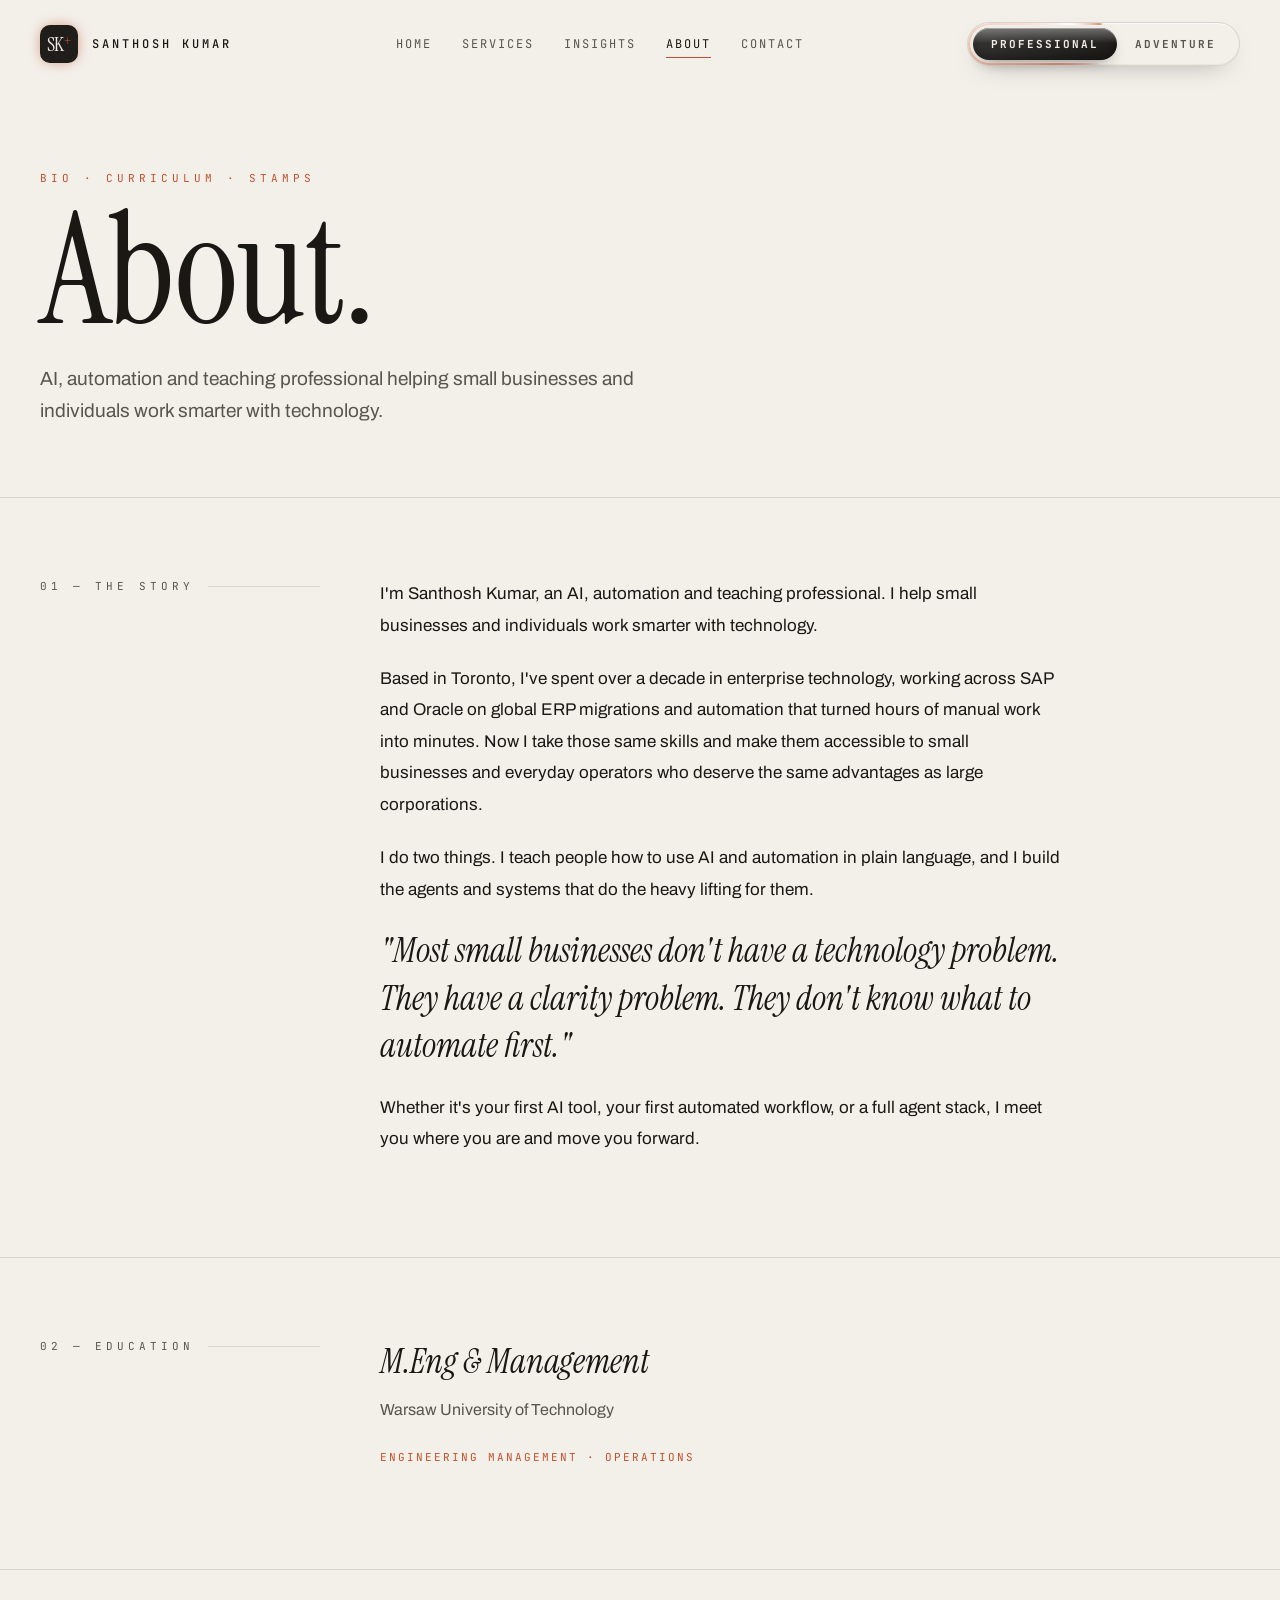
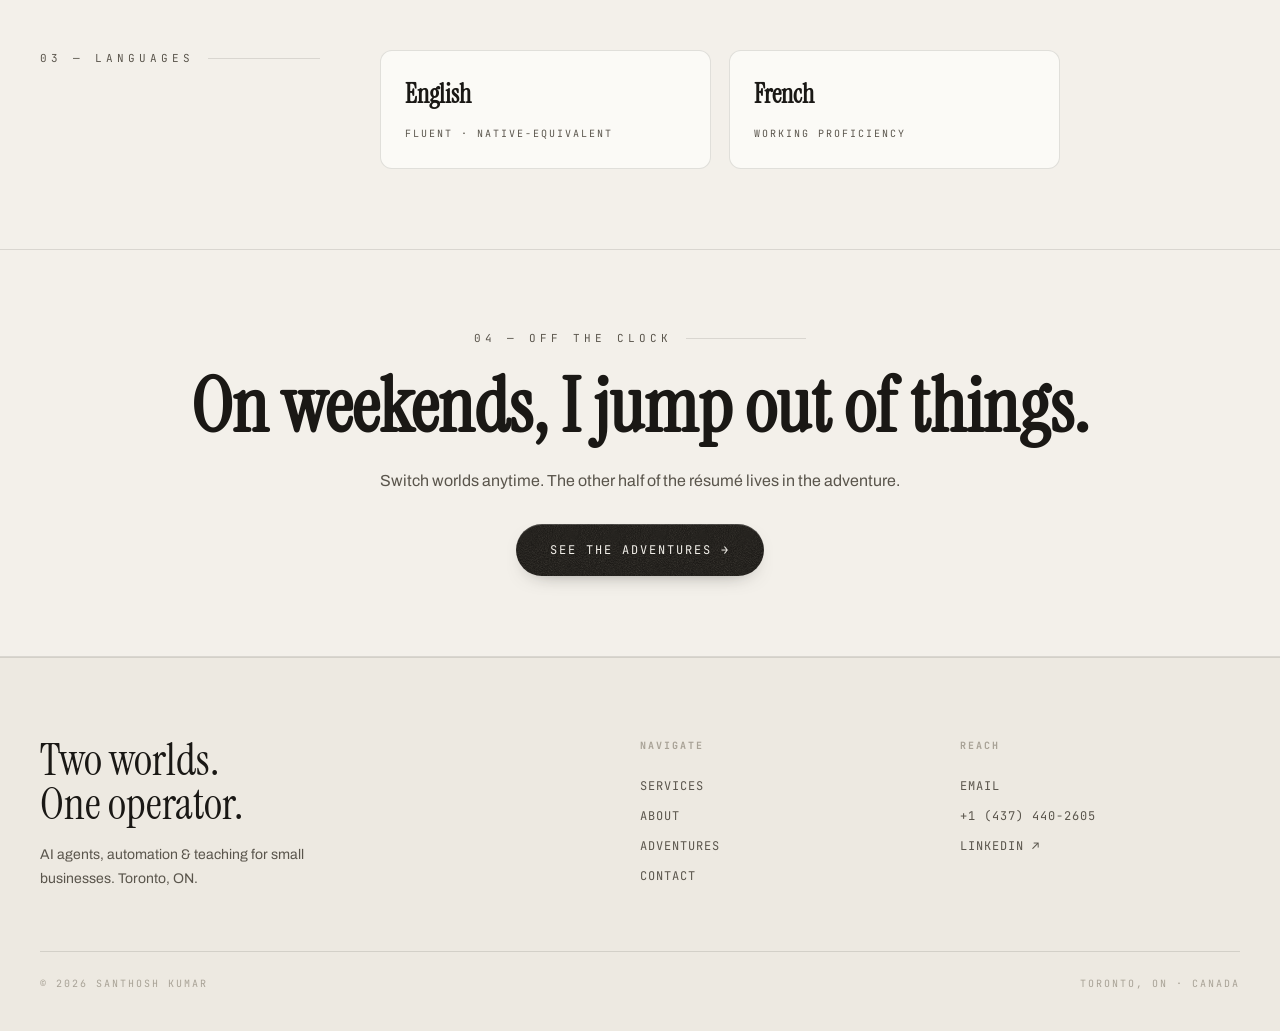
==== about.html @ 6b23c90f "Add files via upload" ====
<!DOCTYPE html>
<html lang="en">
<head>
<meta charset="UTF-8"/>
<meta name="viewport" content="width=device-width,initial-scale=1.0"/>
<title>About — Santhosh Kumar</title>
<meta name="description" content="Santhosh Kumar: AI, automation and teaching professional. Over a decade across SAP and Oracle, PMP® certified, M.Eng from Warsaw University of Technology. Based in Toronto, ON."/>
<meta name="theme-color" content="#1A1815"/>
<link rel="canonical" href="https://iamsanthoshkumar.com/about.html"/>
<meta property="og:url" content="https://iamsanthoshkumar.com/about.html"/>
<meta property="og:image" content="https://iamsanthoshkumar.com/og-cover.jpg"/>
<link rel="icon" href="data:image/svg+xml,%3Csvg xmlns='http://www.w3.org/2000/svg' viewBox='0 0 100 100'%3E%3Crect width='100' height='100' rx='22' fill='%231A1815'/%3E%3Ctext x='46' y='67' font-family='Georgia,serif' font-size='44' font-weight='700' fill='%23F3F0EA' text-anchor='middle'%3ESK%3C/text%3E%3Ctext x='80' y='49' font-family='Georgia,serif' font-size='30' font-weight='700' fill='%23C1502E' text-anchor='middle'%3E%2B%3C/text%3E%3C/svg%3E"/>
<link rel="preconnect" href="https://fonts.googleapis.com"/><link rel="preconnect" href="https://fonts.gstatic.com" crossorigin/>
<link href="https://fonts.googleapis.com/css2?family=Anton&family=Archivo:wght@300;400;500;600;700;800&family=Instrument+Serif:ital@0;1&family=JetBrains+Mono:wght@400;500;700&family=Caveat:wght@500;600;700&display=swap" rel="stylesheet"/>
<link rel="stylesheet" href="styles.css"/>
</head>
<body>
<div id="prog" aria-hidden="true"></div>
<div id="wipe"></div><div id="cur"></div><div id="cur-r"></div>

<nav id="nav">
  <a href="index.html" class="brand magnetic"><span class="mark" aria-hidden="true"><span class="mk">SK</span><span class="mk-plus">+</span></span><span class="bn">SANTHOSH KUMAR</span></a>
  <div class="nav-links">
    <a href="index.html">Home</a>
    <a href="services.html" class="pro-nav">Services</a>
    <a href="insights.html" class="pro-nav">Insights</a>
    <a href="adventures.html" class="adv-nav">Adventures</a>
    <a href="about.html" class="active">About</a>
    <a href="contact.html">Contact</a>
  </div>
  <div style="display:flex;align-items:center;gap:14px">
    <div class="toggle" id="toggle" role="group" aria-label="Switch world">
      <span class="knob" id="knob"></span>
      <button class="on" id="btnPro" aria-pressed="true">Professional</button>
      <button id="btnAdv" aria-pressed="false">Adventure</button>
    </div>
    <button class="burger" id="burger" aria-label="Open menu" aria-expanded="false"><span></span><span></span><span></span></button>
  </div>
</nav>
<div class="mmenu" id="mmenu">
  <a href="index.html">Home</a>
  <a href="services.html" class="pro-nav">Services</a>
  <a href="insights.html" class="pro-nav">Insights</a>
  <a href="adventures.html" class="adv-nav">Adventures</a>
  <a href="about.html">About</a>
  <a href="contact.html">Contact</a>

  <div class="mmenu-world">
    <button class="mw" data-world="pro">Professional</button>
    <button class="mw" data-world="adv">Adventure</button>
  </div>
</div>

<main>
  <section class="phero">
    <div class="eyebrow rev">Bio · Curriculum · Stamps</div>
    <h1 class="rev">About.</h1>
    <p class="lead rev">AI, automation and teaching professional helping small businesses and individuals work smarter with technology.</p>
  </section>

  <!-- 01 THE STORY -->
  <section class="blk">
    <div class="blk-grid">
      <div class="smark rev">01 — The story</div>
      <div class="prose">
        <p class="rev">I'm Santhosh Kumar, an AI, automation and teaching professional. I help small businesses and individuals work smarter with technology.</p>
        <p class="rev">Based in Toronto, I've spent over a decade in enterprise technology, working across SAP and Oracle on global ERP migrations and automation that turned hours of manual work into minutes. Now I take those same skills and make them accessible to small businesses and everyday operators who deserve the same advantages as large corporations.</p>
        <p class="rev">I do two things. I teach people how to use AI and automation in plain language, and I build the agents and systems that do the heavy lifting for them.</p>
        <p class="big rev">"Most small businesses don't have a technology problem. They have a clarity problem. They don't know what to automate first."</p>
        <p class="rev">Whether it's your first AI tool, your first automated workflow, or a full agent stack, I meet you where you are and move you forward.</p>
      </div>
    </div>
  </section>

  <!-- 02 EDUCATION -->
  <section class="blk">
    <div class="blk-grid">
      <div class="smark rev">02 — Education</div>
      <div class="prose">
        <p class="big rev" style="margin-bottom:10px">M.Eng &amp; Management</p>
        <p class="rev" style="color:var(--soft);font-size:16px">Warsaw University of Technology</p>
        <p class="rev" style="font-family:var(--mf);font-size:11px;letter-spacing:2px;text-transform:uppercase;color:var(--accent)">Engineering Management · Operations</p>
      </div>
    </div>
  </section>

  <!-- 03 LANGUAGES -->
  <section class="blk">
    <div class="blk-grid">
      <div class="smark rev">03 — Languages</div>
      <div class="minis">
        <div class="mini rev"><h4>English</h4><span>Fluent · Native-equivalent</span></div>
        <div class="mini rev"><h4>French</h4><span>Working proficiency</span></div>
      </div>
    </div>
  </section>

  <!-- 04 OFF THE CLOCK -->
  <section class="blk" style="text-align:center;border-bottom:1px solid var(--line)">
    <div class="smark rev" style="justify-content:center">04 — Off the clock</div>
    <h2 class="rev" style="font-family:var(--df);font-size:clamp(34px,6vw,76px);line-height:1;margin:10px 0 22px">On weekends, I jump out of things.</h2>
    <p class="rev" style="color:var(--soft);max-width:520px;margin:0 auto 30px;font-size:16px;line-height:1.7">Switch worlds anytime. The other half of the résumé lives in the adventure.</p>
    <a href="adventures.html" class="btn primary magnetic">See the adventures →</a>
  </section>
</main>

<footer>
  <div class="foot-wrap">
    <div><div class="foot-h">Two worlds.<br>One operator.</div>
    <p class="foot-p">AI agents, automation &amp; teaching for small businesses. Toronto, ON.</p></div>
    <div class="foot-col"><h4>Navigate</h4>
      <a href="services.html">Services</a><a href="about.html">About</a>
      <a href="adventures.html">Adventures</a><a href="contact.html">Contact</a></div>
    <div class="foot-col"><h4>Reach</h4>
      <a href="mailto:mr.santhosh.ceo@gmail.com">Email</a>
      <a href="tel:+14374402605">+1 (437) 440-2605</a>
      <a href="https://www.linkedin.com/in/santhosh-kumar-pmp" target="_blank" rel="noopener">LinkedIn ↗</a></div>
  </div>
  <div class="foot-bottom"><span>© 2026 Santhosh Kumar</span><span>Toronto, ON · Canada</span></div>
</footer>

<script src="three3d.js" defer></script>
<script src="app.js" defer></script>
</body>
</html>
---- styles.css ----
/* ════════ DESIGN TOKENS ════════ */
:root{
  /* Professional world (default) */
  --bg:#F3F0EA; --bg2:#EDE9E1; --ink:#1A1815; --soft:#5A554C; --faint:#A8A296;
  --line:rgba(26,24,21,.12); --accent:#C1502E; --accent2:#C1502E;
  --card:#FBFAF6;
  --hero-img:url('me-hero.webp');
  --ease:cubic-bezier(.16,1,.3,1);
  --easeio:cubic-bezier(.77,0,.175,1);
  --df:'Instrument Serif',Georgia,serif;     /* display (professional) */
  --sf:'Archivo',system-ui,sans-serif;        /* sans / body */
  --mf:'JetBrains Mono',ui-monospace,monospace;/* mono labels */
  --hand:'Caveat',cursive;                     /* handwritten accent */
  --anton:'Anton','Archivo',sans-serif;        /* adventure display */
  --leather:url("data:image/svg+xml,%3Csvg xmlns='http://www.w3.org/2000/svg' width='180' height='180'%3E%3Cfilter id='lth'%3E%3CfeTurbulence type='fractalNoise' baseFrequency='0.5' numOctaves='3' stitchTiles='stitch'/%3E%3CfeColorMatrix type='saturate' values='0'/%3E%3C/filter%3E%3Crect width='100%25' height='100%25' filter='url(%23lth)'/%3E%3C/svg%3E");
}
body.adv{
  /* warm obsidian · cream · clay — cinematic, premium (altitude at dusk) */
  --bg:#16130F; --bg2:#201B15; --ink:#F2EDE2; --soft:#B5AB9B; --faint:#6B6253;
  --line:rgba(242,238,230,.12); --accent:#D9663B; --accent2:#E8895F;
  --card:#1E1813; --spark:#D9663B;
}

/* ════════ RESET ════════ */
*,*::before,*::after{margin:0;padding:0;box-sizing:border-box}
html{scroll-behavior:smooth;-webkit-font-smoothing:antialiased}
body{
  background:var(--bg);color:var(--ink);font-family:var(--sf);
  font-weight:400;line-height:1.5;overflow-x:hidden;cursor:none;
  transition:background 1s var(--easeio),color 1s var(--easeio);
}
::selection{background:var(--accent);color:#fff}
a{color:inherit;text-decoration:none}
img{display:block;max-width:100%}
button{font-family:inherit;cursor:none}

/* ════════ LOADER ════════ */
#loader{position:fixed;inset:0;z-index:9999;background:#1A1815;display:flex;
  align-items:center;justify-content:center;flex-direction:column;gap:22px}
#loader::before{content:'';position:absolute;inset:0;pointer-events:none;
  background-image:var(--leather);background-size:200px 200px;opacity:.05}
#loader .lk{font-family:var(--df);font-size:clamp(48px,9vw,96px);color:#F3F0EA;
  letter-spacing:1px;opacity:0;transform:translateY(14px);animation:lkIn .9s .2s var(--ease) forwards}
#loader .lk sup{color:#C1502E;font-size:.46em;vertical-align:.62em;margin-left:.04em;font-style:normal;font-weight:600}
#loader .lbar{width:160px;height:2px;background:rgba(255,255,255,.14);overflow:hidden;border-radius:2px}
#loader .lbar i{display:block;height:100%;width:0;background:#C1502E;animation:lbar 1.7s .4s var(--ease) forwards}
#loader .ltx{font-family:var(--mf);font-size:10px;letter-spacing:4px;color:rgba(243,240,234,.4);text-transform:uppercase}
@keyframes lkIn{to{opacity:1;transform:none}}
@keyframes lbar{to{width:100%}}
#loader.out{opacity:0;pointer-events:none;transition:opacity .7s var(--easeio)}

/* ════════ WORLD WIPE ════════ */
#wipe{position:fixed;inset:0;z-index:9000;pointer-events:none;clip-path:circle(0% at 90% 5%);
  transition:clip-path .8s var(--easeio)}
#wipe.pro{background:#F3F0EA}
#wipe.adv{background:#16130F}

/* ════════ SCROLL PROGRESS ════════ */
#prog{position:fixed;top:0;left:0;height:3px;width:0;z-index:10002;pointer-events:none;
  background:linear-gradient(90deg,var(--accent2),var(--accent));
  box-shadow:0 0 12px color-mix(in srgb,var(--accent) 75%,transparent)}
#prog::after{content:'';position:absolute;right:0;top:0;height:100%;width:46px;
  background:linear-gradient(90deg,transparent,rgba(255,255,255,.75))}

/* ════════ CURSOR (smooth, GPU) ════════ */
#cur{position:fixed;top:0;left:0;width:8px;height:8px;margin:-4px 0 0 -4px;border-radius:50%;
  background:var(--accent);z-index:10000;pointer-events:none;will-change:transform;
  transition:width .35s var(--ease),height .35s var(--ease),margin .35s var(--ease),opacity .3s,background .5s}
#cur-r{position:fixed;top:0;left:0;width:38px;height:38px;margin:-19px 0 0 -19px;border:1.5px solid var(--accent);
  border-radius:50%;z-index:9999;pointer-events:none;opacity:.45;will-change:transform;
  transition:width .4s var(--ease),height .4s var(--ease),margin .4s var(--ease),opacity .35s,border-color .5s,background .4s}
body.hov #cur{width:6px;height:6px;margin:-3px 0 0 -3px;opacity:.6}
body.hov #cur-r{width:60px;height:60px;margin:-30px 0 0 -30px;opacity:1;background:color-mix(in srgb,var(--accent) 10%,transparent)}
body.down #cur-r{width:30px;height:30px;margin:-15px 0 0 -15px}

/* ════════ NAV ════════ */
nav{position:fixed;top:0;left:0;right:0;z-index:1000;padding:22px 40px;display:flex;
  align-items:center;justify-content:space-between;gap:20px;
  transition:padding .4s var(--ease),background .5s}
nav.scrolled{padding:14px 40px;background:color-mix(in srgb,var(--bg) 82%,transparent);
  backdrop-filter:blur(14px);border-bottom:1px solid var(--line)}
.brand{display:flex;align-items:center;gap:14px}
.brand .mark{position:relative;width:38px;height:38px;border-radius:10px;background:var(--ink);color:var(--bg);
  display:flex;align-items:center;justify-content:center;line-height:1;
  box-shadow:0 0 14px -2px color-mix(in srgb,var(--accent) 55%,transparent);
  transition:background .6s,color .6s,box-shadow .55s var(--ease),transform .45s var(--ease)}
.brand .mark .mk{font-family:var(--df);font-size:20px;letter-spacing:-1px}
.brand .mark .mk-plus{font-family:var(--df);font-size:14px;color:var(--accent);margin:-7px 0 0 1px;
  transition:color .6s,transform .45s var(--ease)}
.brand .mark::before{content:'';position:absolute;inset:0;border-radius:inherit;pointer-events:none;
  background-image:var(--leather);background-size:90px 90px;mix-blend-mode:soft-light;opacity:.5}
.brand .mark::after{content:'';position:absolute;inset:-5px;border-radius:14px;z-index:-1;pointer-events:none;
  background:radial-gradient(circle,color-mix(in srgb,var(--accent) 65%,transparent) 0%,transparent 70%);
  filter:blur(5px);opacity:.4;animation:markPulse 3.6s ease-in-out infinite;transition:opacity .5s}
.brand:hover .mark{box-shadow:0 0 24px 1px color-mix(in srgb,var(--accent) 80%,transparent);transform:translateY(-1px)}
.brand:hover .mark::after{opacity:.9}
.brand:hover .mark .mk-plus{transform:rotate(45deg)}
@keyframes markPulse{0%,100%{opacity:.3;transform:scale(.95)}50%{opacity:.62;transform:scale(1.06)}}
body.adv .brand .mark{background:var(--accent);color:#16130F}
body.adv .brand .mark .mk-plus{color:var(--ink)}
body.adv .brand:hover .mark{box-shadow:0 0 26px 2px color-mix(in srgb,var(--accent) 85%,transparent)}
@media(prefers-reduced-motion:reduce){.brand .mark::after{animation:none}}
.brand .bn{font-family:var(--mf);font-size:12px;letter-spacing:3px;font-weight:500}
.nav-links{display:flex;gap:30px}
.nav-links a{font-family:var(--mf);font-size:12px;letter-spacing:2px;color:var(--soft);
  text-transform:uppercase;position:relative;transition:color .3s}
.nav-links a::after{content:'';position:absolute;left:0;right:0;bottom:-5px;height:1px;background:var(--accent);
  transform:scaleX(0);transform-origin:left;transition:transform .35s var(--ease)}
.nav-links a:hover,.nav-links a.active{color:var(--ink)}
.nav-links a:hover::after,.nav-links a.active::after{transform:scaleX(1)}

/* world toggle */
.toggle{display:flex;align-items:center;gap:0;border-radius:30px;padding:5px;position:relative;
  border:1px solid color-mix(in srgb,var(--ink) 12%,transparent);
  background:color-mix(in srgb,var(--bg) 50%,transparent);
  -webkit-backdrop-filter:blur(18px) saturate(180%);backdrop-filter:blur(18px) saturate(180%);
  box-shadow:inset 0 1px 0 rgba(255,255,255,.6), inset 0 -1px 1px rgba(0,0,0,.05),
    0 10px 26px -16px rgba(0,0,0,.5)}
.toggle button{border:none;background:transparent;font-family:var(--mf);font-size:11px;letter-spacing:2px;
  font-weight:700;text-transform:uppercase;padding:9px 18px;border-radius:24px;color:var(--soft);
  position:relative;z-index:1;transition:color .4s}
.toggle .knob{position:absolute;top:5px;bottom:5px;border-radius:24px;z-index:0;overflow:hidden;
  background:linear-gradient(160deg,color-mix(in srgb,var(--ink) 86%,#ffffff),var(--ink));
  box-shadow:0 6px 16px -9px color-mix(in srgb,var(--ink) 80%,transparent),
    inset 0 1px 0 rgba(255,255,255,.32), inset 0 -3px 8px rgba(0,0,0,.28);
  transition:left .55s var(--ease),width .55s var(--ease),background .6s,box-shadow .5s}
.toggle .knob::after{content:'';position:absolute;inset:0;border-radius:inherit;pointer-events:none;
  background:linear-gradient(180deg,rgba(255,255,255,.34),rgba(255,255,255,0) 48%)}
@property --shine{syntax:'<angle>';inherits:false;initial-value:0deg}
.toggle::before{content:'';position:absolute;inset:0;border-radius:inherit;pointer-events:none;z-index:3;padding:1.6px;
  background:conic-gradient(from var(--shine),transparent 0deg 190deg,
    color-mix(in srgb,var(--accent) 60%,transparent) 248deg,#ffffff 300deg,
    color-mix(in srgb,var(--accent) 60%,transparent) 348deg,transparent 360deg);
  -webkit-mask:linear-gradient(#000 0 0) content-box,linear-gradient(#000 0 0);
          mask:linear-gradient(#000 0 0) content-box,linear-gradient(#000 0 0);
  -webkit-mask-composite:xor;mask-composite:exclude;
  animation:toggleShine 4.5s linear infinite}
@keyframes toggleShine{to{--shine:360deg}}
@media(prefers-reduced-motion:reduce){.toggle::before{animation:none;background:none}}
.toggle button.on{color:var(--bg)}
body.adv .toggle button.on{color:#16130F}

.burger{display:none;width:30px;height:18px;position:relative;background:none;border:none}
.burger span{position:absolute;left:0;width:100%;height:2px;background:var(--ink);border-radius:2px;
  transition:transform .35s var(--ease),opacity .25s,background .5s}
.burger span:nth-child(1){top:0}.burger span:nth-child(2){top:8px}.burger span:nth-child(3){top:16px}
body.menu .burger span:nth-child(1){transform:translateY(8px) rotate(45deg)}
body.menu .burger span:nth-child(2){opacity:0}
body.menu .burger span:nth-child(3){transform:translateY(-8px) rotate(-45deg)}

/* ════════ MOBILE MENU ════════ */
.mmenu{position:fixed;inset:0;z-index:1050;background:var(--bg);display:flex;flex-direction:column;
  align-items:center;justify-content:center;gap:6px;opacity:0;visibility:hidden;
  transition:opacity .4s var(--ease),visibility .4s}
body.menu .mmenu{opacity:1;visibility:visible}
.mmenu a{font-family:var(--df);font-size:38px;color:var(--ink);padding:8px;opacity:0;transform:translateY(14px);
  transition:opacity .4s var(--ease),transform .4s var(--ease)}
body.adv .mmenu a{font-family:var(--anton);text-transform:uppercase;font-size:34px}
body.menu .mmenu a{opacity:1;transform:none}
.mmenu a:nth-child(1){transition-delay:.06s}.mmenu a:nth-child(2){transition-delay:.12s}
.mmenu a:nth-child(3){transition-delay:.18s}.mmenu a:nth-child(4){transition-delay:.24s}

/* ════════ HERO ════════ */
#hero{position:relative;min-height:100vh;display:flex;align-items:flex-end;
  padding:140px 40px 60px;overflow:hidden}
.hero-gl{position:absolute;inset:0;z-index:0;width:100%;height:100%;display:block;pointer-events:none}
.gl-on .hero-aurora{display:none}
.hero-photo{position:absolute;inset:0;z-index:0;background-size:cover;background-position:center;
  filter:grayscale(.15)}
.hero-photo.pro{background-image:var(--hero-img);background-repeat:no-repeat;
  background-position:right bottom;background-size:auto 86%;filter:grayscale(.03);
  -webkit-mask-image:linear-gradient(100deg,transparent 34%,#000 60%);
  mask-image:linear-gradient(100deg,transparent 34%,#000 60%)}
@media(max-width:980px){.hero-photo.pro{background-size:auto 64%;background-position:right bottom;
  -webkit-mask-image:linear-gradient(115deg,transparent 4%,#000 40%);
  mask-image:linear-gradient(115deg,transparent 4%,#000 40%)}}
@media(max-width:600px){.hero-photo.pro{background-size:auto 48%;opacity:.45}}
.hero-photo.adv{display:none;background-image:linear-gradient(0deg,rgba(22,17,11,.7),rgba(22,17,11,.15)),
  url('adv-hero.jpg'),url('https://images.unsplash.com/photo-1521336575822-6da63fb45455?q=80&w=1500&auto=format&fit=crop')}
body.adv .hero-photo.pro{display:none}
body.adv .hero-photo.adv{display:block}
.hero-grain{position:absolute;inset:0;z-index:1;opacity:.4;pointer-events:none;mix-blend-mode:overlay;
  background-image:url("data:image/svg+xml,%3Csvg xmlns='http://www.w3.org/2000/svg' width='160' height='160'%3E%3Cfilter id='n'%3E%3CfeTurbulence type='fractalNoise' baseFrequency='.8' numOctaves='3'/%3E%3C/filter%3E%3Crect width='100%25' height='100%25' filter='url(%23n)' opacity='.5'/%3E%3C/svg%3E")}

.hero-inner{position:relative;z-index:2;width:100%;max-width:1320px;margin:0 auto;
  min-height:calc(100vh - 200px);display:flex;flex-direction:column;justify-content:space-between;gap:30px}
.hero-top{position:relative}
.hero-eyebrow{display:block;font-family:var(--mf);font-size:11px;letter-spacing:4px;
  color:var(--accent);text-transform:uppercase;margin-bottom:10px}
/* big name (professional) */
.hero-name{font-family:var(--df);font-weight:400;line-height:.8;color:var(--ink);
  font-size:clamp(64px,14vw,220px);letter-spacing:-.01em;pointer-events:none}
.hero-name .l2{display:block;font-style:italic;margin-left:.04em}
body.adv .hero-name{display:none}
/* big name (adventure) */
.hero-free{display:none;font-family:var(--anton);line-height:.82;text-transform:uppercase;
  font-size:clamp(64px,15vw,230px);color:var(--ink);letter-spacing:.005em;pointer-events:none}
.hero-free .sub{display:block;font-family:var(--hand);text-transform:none;color:var(--accent);
  font-size:.42em;line-height:.9;margin-top:.05em;font-weight:600;letter-spacing:0}
body.adv .hero-free{display:block}

.hero-foot{position:relative;display:flex;justify-content:space-between;align-items:flex-end;gap:40px;flex-wrap:wrap}
.hero-tagwrap{max-width:620px}
.hero-kicker{font-family:var(--mf);font-size:11px;letter-spacing:3px;color:var(--accent);
  text-transform:uppercase;margin-bottom:16px}
.hero-tag{font-family:var(--df);font-style:italic;font-size:clamp(20px,2.6vw,30px);line-height:1.32;color:var(--ink)}
body.adv .hero-tag{font-family:var(--sf);font-style:normal;font-weight:300;font-size:clamp(17px,2vw,22px)}
.hero-meta{text-align:right;display:flex;flex-direction:column;gap:14px;align-items:flex-end}
.hero-loc{font-family:var(--mf);font-size:11px;letter-spacing:2px;color:var(--soft);text-transform:uppercase}
.hero-open{display:inline-flex;align-items:center;gap:9px;font-family:var(--mf);font-size:11px;
  letter-spacing:2px;color:var(--accent);text-transform:uppercase}
.hero-open .dot{position:relative;width:8px;height:8px;border-radius:50%;background:var(--accent);
  box-shadow:0 0 8px color-mix(in srgb,var(--accent) 70%,transparent)}
.hero-open .dot::after{content:'';position:absolute;inset:0;border-radius:50%;background:var(--accent);
  animation:beacon 2.2s ease-out infinite}
@keyframes beacon{0%{transform:scale(1);opacity:.6}100%{transform:scale(3.6);opacity:0}}
@media(prefers-reduced-motion:reduce){.hero-open .dot::after{animation:none}}
@keyframes pulse{0%,100%{opacity:1;transform:scale(1)}50%{opacity:.4;transform:scale(.7)}}
.hero-pill{display:inline-flex;align-items:center;gap:8px;font-family:var(--mf);font-size:11px;letter-spacing:2px;
  text-transform:uppercase;border:1px solid var(--line);border-radius:24px;padding:9px 16px;color:var(--ink);
  transition:background .3s,border-color .5s}
.hero-pill:hover{background:var(--ink);color:var(--bg)}
.travel-badge{display:none}
body.adv .hero-meta .hero-loc,body.adv .hero-meta .hero-open{display:none}
body.adv .travel-badge{display:inline-flex;align-items:baseline;gap:10px;border:1px solid var(--line);
  border-radius:30px;padding:12px 20px;font-family:var(--mf);font-size:10px;letter-spacing:2px;
  text-transform:uppercase;color:var(--soft)}
body.adv .travel-badge b{font-family:var(--anton);font-size:30px;color:var(--ink);letter-spacing:0}
body.adv .travel-badge .pl{color:var(--accent);font-size:18px}

/* the-other-half label (adventure) */
.other-half{display:none;font-family:var(--mf);font-size:11px;
  letter-spacing:5px;color:var(--accent);text-transform:uppercase;margin-bottom:10px}
body.adv .other-half{display:block}
body.adv .hero-eyebrow.pro-block{display:none}

/* ════════ MARQUEE ════════ */
.marquee{border-top:1px solid var(--line);border-bottom:1px solid var(--line);padding:15px 0;overflow:hidden;
  white-space:nowrap;background:var(--bg);
  -webkit-mask-image:linear-gradient(90deg,transparent,#000 8%,#000 92%,transparent);
  mask-image:linear-gradient(90deg,transparent,#000 8%,#000 92%,transparent)}
.marquee .track{display:inline-flex;gap:48px;animation:scrollx 55s linear infinite;will-change:transform}
.marquee span{font-family:var(--mf);font-weight:500;font-size:12px;letter-spacing:3px;text-transform:uppercase;color:var(--soft)}
body.adv .marquee span{font-family:var(--mf);font-size:12px}
.marquee .d{color:var(--accent);font-size:9px;align-self:center}
@keyframes scrollx{to{transform:translateX(-50%)}}

/* ════════ SECTION SHELL ════════ */
.sec{padding:130px 40px;max-width:1320px;margin:0 auto;position:relative}
.smark{font-family:var(--mf);font-size:11px;letter-spacing:4px;color:var(--soft);text-transform:uppercase;
  margin-bottom:22px;display:flex;align-items:center;gap:14px}
.smark::after{content:'';flex:1;max-width:120px;height:1px;background:var(--line)}
.stitle{font-family:var(--df);font-weight:400;font-size:clamp(40px,6.5vw,86px);line-height:.98;letter-spacing:-.01em}
body.adv .stitle{font-family:var(--anton);text-transform:uppercase;letter-spacing:.01em}
.stitle em{font-style:italic;color:var(--accent)}
.script-note{font-family:var(--hand);font-size:clamp(26px,3vw,38px);color:var(--accent);font-weight:600}

.rev{opacity:0;transform:translateY(30px);transition:opacity .9s var(--ease),transform .9s var(--ease)}
.rev.vis{opacity:1;transform:none}
body.intro-done .hero-name,body.intro-done .hero-free,body.intro-done .hero-tagwrap,
body.intro-done .hero-meta,body.intro-done .hero-eyebrow,body.intro-done .other-half{opacity:1!important}

/* ════════ §00 NUMBERS ════════ */
#numbers{background:var(--bg)}
.num-head{display:flex;justify-content:space-between;align-items:flex-end;gap:30px;flex-wrap:wrap;margin-bottom:64px}
.num-grid{display:grid;grid-template-columns:repeat(5,1fr);gap:24px}
.num{border-top:1px solid var(--line);padding-top:22px}
.num .v{font-family:var(--df);font-size:clamp(46px,6vw,84px);line-height:1;letter-spacing:-.02em}
body.adv .num .v{font-family:var(--anton)}
.num.hot .v{color:var(--accent)}
.num .k{font-family:var(--mf);font-size:10px;letter-spacing:2px;color:var(--soft);text-transform:uppercase;margin-top:14px}

/* ════════ §01 SERVICES ════════ */
#services{background:var(--bg2);transition:background 1s var(--easeio)}
.serv-head{display:flex;justify-content:space-between;align-items:flex-end;gap:30px;flex-wrap:wrap;margin-bottom:20px}
.serv-sub{max-width:440px;color:var(--soft);font-size:16px;line-height:1.7}
.serv-link{font-family:var(--mf);font-size:12px;letter-spacing:2px;text-transform:uppercase;color:var(--accent);
  white-space:nowrap;transition:gap .3s;display:inline-flex;gap:8px}
.serv-link:hover{gap:14px}
.serv-grid{display:grid;grid-template-columns:1fr 1fr;gap:0;margin-top:50px}
.serv{padding:46px 40px;border-top:1px solid var(--line);position:relative;transition:background .4s}
.serv:nth-child(odd){border-right:1px solid var(--line)}
.serv:hover{background:var(--card)}
.serv .sn{font-family:var(--mf);font-size:11px;letter-spacing:2px;color:var(--soft);text-transform:uppercase;margin-bottom:20px}
.serv h3{font-family:var(--df);font-weight:400;font-size:clamp(30px,3.6vw,46px);line-height:1.02;color:var(--accent);margin-bottom:18px}
body.adv .serv h3{font-family:var(--anton);text-transform:uppercase;font-size:clamp(26px,3vw,40px)}
.serv p{color:var(--soft);font-size:15px;line-height:1.75;max-width:440px;margin-bottom:24px}
.serv .tags{display:flex;gap:8px;flex-wrap:wrap}
.serv .tags span{font-family:var(--mf);font-size:9px;letter-spacing:1.5px;text-transform:uppercase;color:var(--soft);
  border:1px solid var(--line);border-radius:20px;padding:5px 11px}

/* ════════ §02 RECEIPTS ════════ */
#receipts{background:var(--bg)}
.rec-grid{display:grid;grid-template-columns:1fr 1fr;gap:30px;margin-top:56px}
.rec{border:1px solid var(--line);border-radius:14px;padding:40px;background:var(--card);transition:transform .5s var(--ease),box-shadow .5s}
.rec:hover{transform:translateY(-5px);box-shadow:0 18px 50px rgba(0,0,0,.07)}
.rec .q{font-family:var(--df);font-size:40px;color:var(--accent);line-height:0;height:18px;display:block}
.rec p{font-size:16px;line-height:1.8;color:var(--ink);margin:14px 0 26px}
.rec .by{font-family:var(--mf);font-size:11px;letter-spacing:2px;color:var(--soft);text-transform:uppercase}
.rec-note{font-family:var(--mf);font-size:11px;letter-spacing:2px;color:var(--faint);text-transform:uppercase;margin-top:30px}

/* ════════ OFF THE CLOCK (bridge) ════════ */
#bridge{position:relative;min-height:78vh;display:flex;align-items:center;padding:80px 40px;overflow:hidden}
.bridge-photo{position:absolute;inset:0;z-index:0;background-size:cover;background-position:center;
  background-image:linear-gradient(90deg,rgba(22,17,11,.55),rgba(22,17,11,.1)),
  url('adv-bridge.jpg'),url('https://images.unsplash.com/photo-1521336575822-6da63fb45455?q=80&w=1600&auto=format&fit=crop')}
.bridge-in{position:relative;z-index:1;max-width:1320px;margin:0 auto;width:100%;color:#fff}
.bridge-k{font-family:var(--mf);font-size:11px;letter-spacing:3px;text-transform:uppercase;color:#fff;margin-bottom:20px}
.bridge-h{font-family:var(--df);font-style:italic;font-size:clamp(40px,7vw,92px);line-height:.98;color:#fff;max-width:13ch}
.bridge-cta{display:inline-flex;align-items:center;gap:10px;margin-top:30px;font-family:var(--mf);font-size:12px;
  letter-spacing:2px;text-transform:uppercase;color:#fff;border-bottom:1px solid rgba(255,255,255,.4);padding-bottom:6px;
  transition:gap .3s,border-color .3s}
.bridge-cta:hover{gap:16px;border-color:#fff}

/* ════════ ADVENTURE STORIES (adv only) ════════ */
#stories{display:none;background:var(--bg);padding:130px 40px}
body.adv #stories{display:block}
.stories-wrap{max-width:1320px;margin:0 auto}
.stories-row{display:grid;grid-template-columns:repeat(3,1fr);gap:22px;margin-top:50px}
.story{position:relative;border-radius:14px;overflow:hidden;aspect-ratio:3/4;display:flex;align-items:flex-end;
  padding:28px;color:#fff;transition:transform .6s var(--ease)}
.story:hover{transform:translateY(-6px)}
.story::before{content:'';position:absolute;inset:0;background-size:cover;background-position:center;z-index:0;
  transition:transform .8s var(--ease)}
.story:hover::before{transform:scale(1.06)}
.story::after{content:'';position:absolute;inset:0;z-index:1;
  background:linear-gradient(0deg,rgba(22,17,11,.92) 4%,rgba(22,17,11,.25) 55%,rgba(22,17,11,.45))}
.story.s1::before{background-image:url('https://images.unsplash.com/photo-1521673461164-de300ebcfb17?q=80&w=900&auto=format&fit=crop')}
.story.s2::before{background-image:url('https://images.unsplash.com/photo-1551632811-561732d1e306?q=80&w=900&auto=format&fit=crop')}
.story.s3::before{background-image:url('https://images.unsplash.com/photo-1495467033336-2effd8753d51?q=80&w=900&auto=format&fit=crop')}
.story .meta{position:absolute;top:24px;left:28px;right:28px;z-index:2;display:flex;justify-content:space-between;
  font-family:var(--mf);font-size:10px;letter-spacing:2px;text-transform:uppercase;color:rgba(255,255,255,.85)}
.story .body{position:relative;z-index:2}
.story h3{font-family:var(--anton);text-transform:uppercase;font-size:clamp(26px,2.4vw,34px);line-height:.96;margin-bottom:10px}
.story .cap{font-family:var(--hand);font-size:24px;color:var(--accent2);font-weight:600;margin-bottom:16px}
.story .open{font-family:var(--mf);font-size:10px;letter-spacing:2px;text-transform:uppercase;color:#fff;
  display:inline-flex;gap:7px;transition:gap .3s}
.story:hover .open{gap:13px}

/* ════════ CTA ════════ */
#cta{background:var(--bg2);text-align:center;padding:140px 40px}
.cta-h{font-family:var(--df);font-style:italic;font-size:clamp(34px,5.5vw,72px);line-height:1.04;max-width:16ch;margin:0 auto 40px}
body.adv .cta-h{font-family:var(--anton);font-style:normal;text-transform:uppercase}
.cta-row{display:inline-flex;gap:16px;flex-wrap:wrap;justify-content:center}
.btn{display:inline-flex;align-items:center;gap:9px;font-family:var(--mf);font-size:12px;letter-spacing:2px;
  text-transform:uppercase;padding:17px 34px;border-radius:32px;position:relative;overflow:hidden;isolation:isolate;
  transition:transform .4s var(--ease),background .3s,color .3s,box-shadow .5s}
.btn.primary{background:var(--ink);color:var(--bg);background-image:var(--leather);background-size:88px 88px;background-blend-mode:soft-light;
  box-shadow:inset 0 1px 0 rgba(255,255,255,.18),0 8px 22px -15px color-mix(in srgb,var(--ink) 70%,transparent)}
body.adv .btn.primary{background:var(--accent);color:#16130F}
.btn.primary::after,.f-btn::after{content:'';position:absolute;top:0;left:-60%;width:46%;height:100%;z-index:2;pointer-events:none;
  background:linear-gradient(100deg,transparent,rgba(255,255,255,.4),transparent);transform:skewX(-18deg);transition:left .65s var(--ease)}
.btn.primary:hover::after,.f-btn:hover::after{left:135%}
.btn.primary:hover{transform:translateY(-3px);
  box-shadow:0 18px 42px -16px color-mix(in srgb,var(--accent) 78%,transparent),inset 0 1px 0 rgba(255,255,255,.22)}
.btn.ghost{border:1px solid var(--line);color:var(--ink);
  background:color-mix(in srgb,var(--bg) 35%,transparent);-webkit-backdrop-filter:blur(8px);backdrop-filter:blur(8px)}
.btn.ghost:hover{background:var(--ink);color:var(--bg);box-shadow:0 12px 30px -16px color-mix(in srgb,var(--ink) 60%,transparent)}

/* ════════ CONTACT FORM ════════ */
#contact{background:var(--bg);padding:120px 40px}
.contact-wrap{max-width:1320px;margin:0 auto;display:grid;grid-template-columns:1fr 1fr;gap:70px}
.cf{display:flex;flex-direction:column;gap:16px}
.cf-row{display:grid;grid-template-columns:1fr 1fr;gap:16px}
.fg{display:flex;flex-direction:column;gap:7px}
.fg label{font-family:var(--mf);font-size:10px;letter-spacing:2px;text-transform:uppercase;color:var(--soft)}
.fg input,.fg select,.fg textarea{background:var(--card);border:1px solid var(--line);border-radius:8px;
  padding:14px 15px;color:var(--ink);font-family:var(--sf);font-size:14px;outline:none;transition:border-color .3s,box-shadow .3s}
.fg input:focus,.fg select:focus,.fg textarea:focus{border-color:var(--accent);
  box-shadow:0 0 0 3px color-mix(in srgb,var(--accent) 20%,transparent),0 10px 26px -12px color-mix(in srgb,var(--accent) 45%,transparent);
  background:color-mix(in srgb,var(--card) 60%,#fff)}
.fg textarea{min-height:120px;resize:vertical}
.f-btn{align-self:flex-start;margin-top:6px;background:var(--ink);color:var(--bg);border:none;border-radius:32px;
  padding:16px 36px;font-family:var(--mf);font-size:12px;letter-spacing:2px;text-transform:uppercase;
  position:relative;overflow:hidden;isolation:isolate;
  box-shadow:inset 0 1px 0 rgba(255,255,255,.18),0 8px 22px -15px color-mix(in srgb,var(--ink) 70%,transparent);
  transition:transform .4s var(--ease),box-shadow .5s}
body.adv .f-btn{background:var(--accent);color:#16130F}
.f-btn:hover{transform:translateY(-3px);
  box-shadow:0 18px 42px -16px color-mix(in srgb,var(--accent) 78%,transparent),inset 0 1px 0 rgba(255,255,255,.22)}
.contact-info h3{font-family:var(--df);font-size:clamp(30px,4vw,52px);line-height:1.02;margin-bottom:18px}
body.adv .contact-info h3{font-family:var(--anton);text-transform:uppercase}
.contact-info p{color:var(--soft);font-size:16px;line-height:1.7;margin-bottom:30px;max-width:420px}
.ci-links{display:flex;flex-direction:column;gap:2px}
.ci{display:flex;justify-content:space-between;gap:20px;padding:16px 0;border-top:1px solid var(--line);
  font-family:var(--mf);font-size:12px;letter-spacing:1px;text-transform:uppercase}
.ci span:last-child{color:var(--soft)}

/* ════════ FOOTER ════════ */
footer{background:var(--bg2);border-top:1px solid var(--line);padding:80px 40px 40px}
.foot-wrap{max-width:1320px;margin:0 auto;display:grid;grid-template-columns:2fr 1fr 1fr;gap:40px;align-items:start}
.foot-h{font-family:var(--df);font-size:clamp(30px,3.4vw,46px);line-height:1.02}
body.adv .foot-h{font-family:var(--anton);text-transform:uppercase}
.foot-p{color:var(--soft);font-size:14px;line-height:1.7;margin-top:16px;max-width:340px}
.foot-col h4{font-family:var(--mf);font-size:10px;letter-spacing:2px;text-transform:uppercase;color:var(--faint);margin-bottom:18px}
.foot-col a,.foot-col div{display:block;font-family:var(--mf);font-size:12px;letter-spacing:1px;text-transform:uppercase;
  color:var(--soft);padding:6px 0;transition:color .3s}
.foot-col a:hover{color:var(--ink)}
.foot-bottom{max-width:1320px;margin:60px auto 0;padding-top:24px;border-top:1px solid var(--line);
  display:flex;justify-content:space-between;gap:20px;flex-wrap:wrap;
  font-family:var(--mf);font-size:10px;letter-spacing:2px;text-transform:uppercase;color:var(--faint)}

/* ════════ ACCESSIBILITY ════════ */
@media(prefers-reduced-motion:reduce){
  *,*::before,*::after{animation-duration:.001ms!important;animation-iteration-count:1!important;
    transition-duration:.001ms!important;scroll-behavior:auto!important}
  .rev{opacity:1!important;transform:none!important}
  .marquee .track{animation:none!important}
}
@media(hover:none),(pointer:coarse){
  body{cursor:auto}#cur,#cur-r{display:none}
  a,button,.toggle button,.serv,.rec,.story,.hero-pill{cursor:pointer}
}
a:focus-visible,button:focus-visible,input:focus-visible,select:focus-visible,textarea:focus-visible{
  outline:2px solid var(--accent);outline-offset:3px;border-radius:3px}

/* ════════ RESPONSIVE ════════ */
@media(max-width:1024px){
  .num-grid{grid-template-columns:repeat(3,1fr);gap:30px 24px}
  .stories-row{grid-template-columns:1fr 1fr}
}
@media(max-width:820px){
  nav{padding:16px 22px}
  nav.scrolled{padding:12px 22px}
  .nav-links,.brand .bn{display:none}
  .burger{display:block}
  .toggle button{padding:8px 13px;font-size:10px}
  .sec{padding:90px 22px}
  #hero{padding:120px 22px 50px}
  .hero-foot{flex-direction:column;align-items:flex-start}
  .hero-meta{text-align:left;align-items:flex-start}
  .serv-grid{grid-template-columns:1fr}
  .serv{border-right:none!important;padding:38px 0}
  .rec-grid,.contact-wrap,.stories-row{grid-template-columns:1fr}
  .num-grid{grid-template-columns:1fr 1fr}
  .foot-wrap{grid-template-columns:1fr 1fr}
  .foot-col:first-child{grid-column:1/-1}
  #bridge{min-height:60vh}
  .cf-row{grid-template-columns:1fr}
}
@media(max-width:480px){
  .marquee span{font-size:20px}
  .num-grid{grid-template-columns:1fr}
}

/* ════════════════ SUB-PAGE COMPONENTS ════════════════ */
/* page hero (shorter than landing) */
.phero{padding:170px 40px 70px;max-width:1320px;margin:0 auto}
.phero .eyebrow{font-family:var(--mf);font-size:11px;letter-spacing:4px;text-transform:uppercase;color:var(--accent);margin-bottom:18px}
.phero h1{font-family:var(--df);font-weight:400;font-size:clamp(64px,12vw,180px);line-height:.86;letter-spacing:-.01em}
body.adv .phero h1{font-family:var(--anton);text-transform:uppercase;letter-spacing:.01em}
.phero h1 em{font-style:italic;color:var(--accent)}
.phero .lead{margin-top:26px;max-width:640px;font-size:clamp(16px,2vw,19px);line-height:1.7;color:var(--soft)}

/* generic two-col block */
.blk{max-width:1320px;margin:0 auto;padding:80px 40px;border-top:1px solid var(--line)}
.blk-grid{display:grid;grid-template-columns:280px 1fr;gap:60px;align-items:start}
.blk-grid .smark{margin:0}
.prose p{font-size:17px;line-height:1.85;color:var(--ink);margin-bottom:22px;max-width:680px}
.prose p.big{font-family:var(--df);font-style:italic;font-size:clamp(24px,3vw,34px);line-height:1.4;color:var(--ink)}
body.adv .prose p.big{font-family:var(--sf);font-style:normal;font-weight:300}

/* timeline / certifications */
.tl{display:flex;flex-direction:column}
.tl-row{display:grid;grid-template-columns:90px 1fr auto;gap:24px;align-items:baseline;padding:22px 0;border-top:1px solid var(--line)}
.tl-row .yr{font-family:var(--mf);font-size:13px;color:var(--accent)}
.tl-row .ti{font-family:var(--df);font-size:clamp(20px,2.4vw,28px);line-height:1.1}
body.adv .tl-row .ti{font-family:var(--anton);text-transform:uppercase;font-size:clamp(18px,2vw,24px)}
.tl-row .org{font-family:var(--mf);font-size:11px;letter-spacing:1px;color:var(--soft);text-transform:uppercase}

/* skills bars */
.skills{display:flex;flex-direction:column;gap:26px;max-width:680px}
.skill .top{display:flex;justify-content:space-between;align-items:baseline;margin-bottom:10px}
.skill .nm{font-family:var(--df);font-size:22px}
body.adv .skill .nm{font-family:var(--anton);text-transform:uppercase;font-size:19px}
.skill .lv{font-family:var(--mf);font-size:10px;letter-spacing:2px;text-transform:uppercase;color:var(--accent)}
.skill .yr{font-family:var(--mf);font-size:10px;letter-spacing:2px;text-transform:uppercase;color:var(--soft);margin-left:12px}
.skill .bar{height:3px;background:var(--line);border-radius:3px;overflow:hidden}
.skill .bar i{display:block;height:100%;width:0;background:var(--accent);border-radius:3px;transition:width 1.1s var(--ease)}
.rev.vis .skill .bar i{width:var(--w,80%)}

/* mini grid (languages / facts) */
.minis{display:grid;grid-template-columns:1fr 1fr;gap:18px;max-width:680px}
.mini{border:1px solid var(--line);border-radius:12px;padding:24px;background:var(--card)}
.mini h4{font-family:var(--df);font-size:26px;margin-bottom:6px}
body.adv .mini h4{font-family:var(--anton);text-transform:uppercase;font-size:22px}
.mini span{font-family:var(--mf);font-size:10px;letter-spacing:2px;text-transform:uppercase;color:var(--soft)}

/* services: topics */
.topics{display:grid;grid-template-columns:1fr 1fr;gap:0;margin-top:40px}
.topic{padding:40px;border-top:1px solid var(--line);transition:background .4s}
.topic:nth-child(odd){border-right:1px solid var(--line)}
.topic:hover{background:var(--card)}
.topic .n{font-family:var(--mf);font-size:11px;letter-spacing:2px;color:var(--soft);text-transform:uppercase;margin-bottom:16px}
.topic h3{font-family:var(--df);font-size:clamp(26px,3vw,38px);color:var(--accent);margin-bottom:14px}
body.adv .topic h3{font-family:var(--anton);text-transform:uppercase}
.topic p{color:var(--soft);font-size:15px;line-height:1.7;margin-bottom:20px;max-width:420px}
.topic .tags{display:flex;gap:8px;flex-wrap:wrap}
.topic .tags span{font-family:var(--mf);font-size:9px;letter-spacing:1.5px;text-transform:uppercase;color:var(--soft);border:1px solid var(--line);border-radius:20px;padding:5px 11px}

/* done-for-you cards */
.dfy{display:grid;grid-template-columns:repeat(3,1fr);gap:22px;margin-top:40px}
.dfy-card{border:1px solid var(--line);border-radius:14px;padding:34px;background:var(--card);transition:transform .5s var(--ease),box-shadow .5s}
.dfy-card:hover{transform:translateY(-6px);box-shadow:0 18px 50px rgba(0,0,0,.08)}
.dfy-card .ic{width:48px;height:48px;display:grid;place-items:center;border-radius:13px;margin-bottom:22px;
  color:var(--accent);background:color-mix(in srgb,var(--accent) 9%,transparent);
  border:1px solid color-mix(in srgb,var(--accent) 20%,transparent)}
.dfy-card .ic svg{width:24px;height:24px;display:block}
body.adv .dfy-card .ic{background:color-mix(in srgb,var(--accent) 16%,transparent);
  border-color:color-mix(in srgb,var(--accent) 32%,transparent)}
.dfy-card h3{font-family:var(--df);font-size:26px;margin-bottom:12px}
body.adv .dfy-card h3{font-family:var(--anton);text-transform:uppercase;font-size:22px}
.dfy-card p{color:var(--soft);font-size:14px;line-height:1.7}

/* adventures grid */
.chapter{max-width:1320px;margin:0 auto;padding:70px 40px 0}
.chapter .clabel{font-family:var(--mf);font-size:11px;letter-spacing:4px;text-transform:uppercase;color:var(--accent);margin-bottom:14px}
.chapter h2{font-family:var(--df);font-size:clamp(40px,6vw,80px);line-height:.98}
body.adv .chapter h2{font-family:var(--anton);text-transform:uppercase}
.chapter h2 em{font-style:italic;color:var(--accent)}
.chapter .csub{margin-top:14px;color:var(--soft);font-size:16px;max-width:520px}
.adv-grid{display:grid;grid-template-columns:repeat(3,1fr);gap:22px;max-width:1320px;margin:40px auto 0;padding:0 40px}
.adv-card{position:relative;border-radius:14px;overflow:hidden;aspect-ratio:4/5;display:flex;align-items:flex-end;
  padding:28px;color:#fff;transition:transform .6s var(--ease)}
.adv-card:hover{transform:translateY(-6px)}
.adv-card::before{content:'';position:absolute;inset:0;z-index:0;background-size:cover;background-position:center;transition:transform .8s var(--ease)}
.adv-card:hover::before{transform:scale(1.06)}
.adv-card::after{content:'';position:absolute;inset:0;z-index:1;background:linear-gradient(0deg,rgba(22,17,11,.92),rgba(22,17,11,.2) 55%,rgba(22,17,11,.5))}
.adv-card .meta{position:absolute;top:24px;left:28px;right:28px;z-index:2;display:flex;justify-content:space-between;
  font-family:var(--mf);font-size:10px;letter-spacing:2px;text-transform:uppercase;color:rgba(255,255,255,.85)}
.adv-card .num{font-family:var(--anton);font-size:18px}
.adv-card .body{position:relative;z-index:2}
.adv-card h3{font-family:var(--anton);text-transform:uppercase;font-size:clamp(24px,2.2vw,32px);line-height:.98;margin-bottom:10px}
.adv-card .cap{font-family:var(--hand);font-size:22px;color:var(--accent2);font-weight:600;margin-bottom:14px}
.adv-card .open{font-family:var(--mf);font-size:10px;letter-spacing:2px;text-transform:uppercase;color:#fff;display:inline-flex;gap:7px;transition:gap .3s}
.adv-card:hover .open{gap:13px}
.adv-card.locked{pointer-events:none}
.adv-card.locked .open{display:none}
.adv-card .star{position:absolute;bottom:28px;left:28px;z-index:2;color:var(--accent2);font-size:14px}

/* contact page */
.contact-rows{max-width:760px}
.crow{display:grid;grid-template-columns:120px 1fr auto;gap:24px;align-items:center;padding:24px 0;border-top:1px solid var(--line)}
.crow .lbl{font-family:var(--mf);font-size:11px;letter-spacing:2px;text-transform:uppercase;color:var(--soft)}
.crow .val{font-family:var(--df);font-size:clamp(20px,2.4vw,30px)}
body.adv .crow .val{font-family:var(--sf);font-weight:400;font-size:clamp(18px,2vw,24px)}
.crow .act{font-family:var(--mf);font-size:10px;letter-spacing:2px;text-transform:uppercase;color:var(--accent);border:1px solid var(--line);border-radius:20px;padding:8px 14px;background:none;transition:background .3s,color .3s}
.crow .act:hover{background:var(--accent);color:#fff}
.avail{margin-top:50px;padding:34px;border:1px solid var(--line);border-radius:14px;background:var(--card);max-width:760px}
.avail .k{font-family:var(--mf);font-size:10px;letter-spacing:2px;text-transform:uppercase;color:var(--soft);margin-bottom:14px}
.avail p{font-family:var(--df);font-size:clamp(20px,2.4vw,28px);line-height:1.4}
body.adv .avail p{font-family:var(--sf);font-weight:300}
.statusbar{display:flex;gap:30px;flex-wrap:wrap;margin-top:40px;font-family:var(--mf);font-size:10px;letter-spacing:2px;text-transform:uppercase;color:var(--soft)}
.statusbar b{color:var(--accent);font-weight:500}

@media(max-width:820px){
  .phero{padding:130px 22px 50px}
  .blk{padding:60px 22px}.blk-grid{grid-template-columns:1fr;gap:30px}
  .topics{grid-template-columns:1fr}.topic{border-right:none!important;padding:34px 0}
  .dfy,.adv-grid{grid-template-columns:1fr}
  .chapter{padding:50px 22px 0}.adv-grid{padding:0 22px}
  .minis{grid-template-columns:1fr}
  .crow{grid-template-columns:1fr;gap:8px}
  .tl-row{grid-template-columns:60px 1fr;gap:14px}.tl-row .org{grid-column:2}
}

.adv-card::before{background-image:var(--img)}
.story::before{background-image:var(--img,none)}

/* ── NAV OVERFLOW FIX (medium widths) ── */
@media(max-width:1200px){
  nav{padding:20px 28px}
  .nav-links{gap:22px}
  .nav-links a{font-size:11px}
  .toggle button{padding:8px 13px;font-size:10px}
}
@media(max-width:1060px){
  .nav-links{display:none}
  .burger{display:block}
}

/* ── FIX: closed mobile menu must never intercept clicks ── */
.mmenu{pointer-events:none}
body.menu .mmenu{pointer-events:auto}
/* belt-and-suspenders: overlays never block clicks */
#wipe,.hero-grain,.hero-photo,#cur,#cur-r{pointer-events:none}

/* ── IN-MENU WORLD SWITCH (phones) ── */
.mmenu-world{display:none;gap:10px;margin-top:34px}
.mw{font-family:var(--mf);font-size:11px;letter-spacing:2px;text-transform:uppercase;border:1px solid var(--line);
  background:none;color:var(--soft);padding:11px 20px;border-radius:24px;transition:background .3s,color .3s,border-color .5s;
  opacity:0;transform:translateY(14px)}
body.menu .mmenu-world .mw{opacity:1;transform:none;transition-delay:.3s}
.mw.active{background:var(--ink);color:var(--bg);border-color:var(--ink)}
body.adv .mw.active{background:var(--accent);color:#0d0d0f;border-color:var(--accent)}

/* ── HERO TEXT LEGIBILITY OVER PHOTO (mobile) ── */
@media(max-width:640px){
  .toggle{display:none}
  .mmenu-world{display:flex}
  /* stronger light scrim so dark text reads over the portrait */
  .hero-photo.pro{background-image:
    linear-gradient(180deg,rgba(243,240,234,.35) 0%,rgba(243,240,234,0) 30%,rgba(243,240,234,.55) 78%,var(--bg) 100%),
    var(--hero-img)}
  body.adv .hero-photo.adv{background-image:
    linear-gradient(180deg,rgba(22,17,11,.45),rgba(22,17,11,.1) 35%,rgba(22,17,11,.85)),
    url('adv-hero.jpg'),url('https://images.unsplash.com/photo-1521336575822-6da63fb45455?q=80&w=1500&auto=format&fit=crop')}
  .hero-kicker,.hero-eyebrow{text-shadow:0 1px 14px rgba(243,240,234,.85)}
  .hero-tag{text-shadow:0 1px 16px rgba(243,240,234,.8)}
  body.adv .hero-kicker,body.adv .hero-eyebrow,body.adv .hero-tag{text-shadow:0 1px 16px rgba(22,17,11,.7)}
}

/* ════════════════════════════════════════════════════════════════
   3D LAYER — WebGL hero canvas + CSS tilt cards
   ════════════════════════════════════════════════════════════════ */

/* Professional hero — mesh-gradient aurora (calm, premium, trustworthy) */
.hero-aurora{position:absolute;inset:0;z-index:1;pointer-events:none;overflow:hidden;
  opacity:0;animation:auroraIn 1.4s var(--ease) .25s forwards}
.hero-aurora i{position:absolute;border-radius:50%;filter:blur(64px);opacity:.5;
  mix-blend-mode:multiply;will-change:transform}
.hero-aurora i:nth-child(1){width:48vw;height:48vw;left:46%;top:-10%;
  background:radial-gradient(circle at 50% 50%,rgba(193,80,46,.42),transparent 62%);
  animation:drift1 24s ease-in-out infinite}
.hero-aurora i:nth-child(2){width:42vw;height:42vw;left:28%;top:28%;
  background:radial-gradient(circle at 50% 50%,rgba(207,115,85,.40),transparent 62%);
  animation:drift2 30s ease-in-out infinite}
.hero-aurora i:nth-child(3){width:36vw;height:36vw;left:60%;top:34%;
  background:radial-gradient(circle at 50% 50%,rgba(110,126,140,.30),transparent 62%);
  animation:drift3 27s ease-in-out infinite}
@keyframes auroraIn{to{opacity:1}}
@keyframes drift1{0%,100%{transform:translate(0,0) scale(1)}50%{transform:translate(-6%,8%) scale(1.12)}}
@keyframes drift2{0%,100%{transform:translate(0,0) scale(1)}50%{transform:translate(8%,-6%) scale(1.08)}}
@keyframes drift3{0%,100%{transform:translate(0,0) scale(1)}50%{transform:translate(-7%,-7%) scale(1.14)}}

/* soft light that follows the cursor (premium, like a spotlight) */
.hero-spot{position:absolute;inset:0;z-index:1;pointer-events:none;opacity:0;
  transition:opacity .7s var(--ease);mix-blend-mode:soft-light;
  background:radial-gradient(380px circle at var(--sx,62%) var(--sy,40%),
            rgba(255,246,235,.6),rgba(255,246,235,0) 60%)}
.hero-spot.on{opacity:1}

/* the dark adventure world keeps its cinematic photo — hide the pro aurora */
body.adv .hero-aurora,body.adv .hero-spot{display:none}
@media (max-width:600px){.hero-aurora i{filter:blur(42px)}}
@media (prefers-reduced-motion:reduce){.hero-aurora{opacity:1}.hero-aurora i{animation:none}}

/* ── 3D tilt cards (services) ── */
.tilt{
  transform-style:preserve-3d;
  transition:transform .5s var(--ease), box-shadow .5s var(--ease), background .4s;
  will-change:transform;
}
.tilt.tilting{transition:box-shadow .3s var(--ease), background .4s}
.tilt.tilting{
  background:var(--card);
  box-shadow:0 30px 60px -28px rgba(26,24,21,.40), 0 8px 22px -16px rgba(193,80,46,.30);
  z-index:3; border-radius:2px;
}
body.adv .tilt.tilting{
  box-shadow:0 30px 70px -26px rgba(0,0,0,.7), 0 0 30px -6px rgba(207,115,85,.35);
}
/* lift the inner content on the Z axis for real parallax depth */
.tilt > :not(.serv-glow){ transition:transform .5s var(--ease); }
.tilt.tilting > :not(.serv-glow){ transform:translateZ(18px); }
.tilt.tilting > h3{ transform:translateZ(34px); }
.tilt.tilting > .tags{ transform:translateZ(12px); }
/* pointer-follow shine */
.serv-glow{
  position:absolute; inset:0; pointer-events:none; opacity:0; border-radius:inherit;
  transition:opacity .4s var(--ease);
  background:radial-gradient(420px circle at var(--mx,50%) var(--my,50%),
            rgba(193,80,46,.14), transparent 45%);
}
.tilt.tilting .serv-glow{opacity:1}
body.adv .serv-glow{background:radial-gradient(420px circle at var(--mx,50%) var(--my,50%),
            rgba(207,115,85,.20), transparent 45%)}

/* the two headline pillars get a subtle accent rail */
.serv.pillar{position:relative}
.serv.pillar::before{
  content:""; position:absolute; left:0; top:0; height:100%; width:3px;
  background:linear-gradient(180deg,var(--accent),transparent);
  transform:scaleY(0); transform-origin:top; transition:transform .6s var(--ease);
}
.serv.pillar.vis::before{transform:scaleY(1)}

@media (prefers-reduced-motion:reduce){
  .tilt{transition:none!important}
  .serv.tilt h3,.serv.tilt p,.serv.tilt .sn,.serv.tilt .tags{transform:none!important}
}

/* ════════════════════════════════════════════════════════════════
   LIVE / HYPER-REAL — cinematic motion that makes the page feel alive
   ════════════════════════════════════════════════════════════════ */

/* slow "Ken Burns" drift on hero photography — subtle, premium */
.hero-photo{animation:kenburns 30s ease-in-out infinite alternate;transform-origin:62% 42%}
@keyframes kenburns{
  0%{transform:scale(1.05) translate3d(0,0,0)}
  100%{transform:scale(1.14) translate3d(-1.6%,-1.2%,0)}
}
/* living film grain — gentle flicker, no edge artefacts */
.hero-grain{animation:grainFlicker 4.5s ease-in-out infinite}
@keyframes grainFlicker{0%,100%{opacity:.34}50%{opacity:.5}}

/* parallax depth hooks (offsets set by JS, eased here) */
.hero-aurora,.hero-photo,.hero-inner{will-change:transform}

@media (prefers-reduced-motion:reduce){
  .hero-photo{animation:none}
  .hero-grain{animation:none}
}

/* ════════════════════════════════════════════════════════════════
   ADVENTURE — LUXURY GLASS WORLD
   Frosted glass, gold hairlines, glossy highlights, moving sheen.
   Everything below is scoped to body.adv only.
   ════════════════════════════════════════════════════════════════ */
body.adv{ --gold:#E3A05C; --gold-soft:rgba(242,238,230,.18); }

/* glass nav */
body.adv nav.scrolled{
  background:linear-gradient(180deg,rgba(22,22,26,.62),rgba(18,18,22,.40));
  -webkit-backdrop-filter:blur(20px) saturate(150%);
  backdrop-filter:blur(20px) saturate(150%);
  border-bottom:1px solid var(--gold-soft);
  box-shadow:0 14px 44px -22px rgba(0,0,0,.85), inset 0 1px 0 rgba(255,255,255,.06);
}
body.adv .brand .mark{
  background:linear-gradient(135deg,#E8895F,#D9663B);
  box-shadow:0 0 18px -4px rgba(207,115,85,.6), inset 0 1px 0 rgba(255,255,255,.4);
}

/* glass world-toggle with glowing knob */
body.adv .toggle{
  background:rgba(255,255,255,.05);
  border-color:var(--gold-soft);
  -webkit-backdrop-filter:blur(12px) saturate(150%);
  backdrop-filter:blur(12px) saturate(150%);
  box-shadow:inset 0 1px 0 rgba(255,255,255,.14), 0 10px 26px -16px rgba(0,0,0,.8);
}
body.adv .toggle .knob{
  background:linear-gradient(135deg,#E8895F,#D9663B);
  box-shadow:0 0 18px -2px rgba(207,115,85,.65), inset 0 1px 0 rgba(255,255,255,.4);
}

/* shared glass-card treatment for adventure imagery (stories + adv-cards) */
body.adv .story,
body.adv .adv-card{
  border:1px solid var(--gold-soft);
  box-shadow:0 34px 64px -34px rgba(0,0,0,.9), inset 0 1px 0 rgba(255,255,255,.10);
}
body.adv .story:hover,
body.adv .adv-card:hover{
  border-color:rgba(242,238,230,.55);
  box-shadow:0 46px 90px -30px rgba(0,0,0,.95),
             0 0 46px -12px rgba(207,115,85,.4),
             inset 0 1px 0 rgba(255,255,255,.20);
}
/* a slow specular sheen sweeps across the glass — reads as polished glass/metal */
body.adv .story::after,
body.adv .adv-card::after{
  background:
    linear-gradient(115deg,transparent 32%,rgba(255,255,255,.14) 46%,rgba(242,238,230,.10) 50%,transparent 64%) 120% 0/260% 100% no-repeat,
    linear-gradient(0deg,rgba(22,17,11,.92) 4%,rgba(22,17,11,.22) 55%,rgba(22,17,11,.48));
  animation:sheen 7.5s linear infinite;
}
body.adv .adv-card.locked::after{animation-duration:9.5s;opacity:.96}
@keyframes sheen{
  0%{background-position:130% 0, 0 0}
  60%,100%{background-position:-50% 0, 0 0}
}
/* gold-tinted caption ink + glossy "open" chip */
body.adv .story .cap,
body.adv .adv-card .cap{color:var(--gold)}
body.adv .story .open,
body.adv .adv-card .open{
  background:rgba(255,255,255,.06);
  border:1px solid var(--gold-soft);
  padding:7px 13px;border-radius:30px;
  -webkit-backdrop-filter:blur(8px);backdrop-filter:blur(8px)}

/* glass travel badge + pills in the hero */
body.adv .travel-badge{
  background:rgba(255,255,255,.05);border-color:var(--gold-soft);
  -webkit-backdrop-filter:blur(12px) saturate(140%);backdrop-filter:blur(12px) saturate(140%);
  box-shadow:inset 0 1px 0 rgba(255,255,255,.14), 0 12px 30px -18px rgba(0,0,0,.8)}
body.adv .travel-badge b{background:linear-gradient(135deg,#fff,var(--gold));-webkit-background-clip:text;background-clip:text;-webkit-text-fill-color:transparent}
body.adv .hero-pill{
  background:rgba(255,255,255,.05);border-color:var(--gold-soft);
  -webkit-backdrop-filter:blur(10px);backdrop-filter:blur(10px)}
body.adv .hero-pill:hover{background:linear-gradient(135deg,#E8895F,#D9663B);color:#16130F;border-color:transparent}

/* glossy primary buttons + bridge CTA in the luxury world */
body.adv .btn.primary{
  background:linear-gradient(135deg,#E8895F,#D9663B);color:#16130F;border-color:transparent;
  box-shadow:0 14px 34px -16px rgba(207,115,85,.7), inset 0 1px 0 rgba(255,255,255,.4)}
body.adv .bridge-cta{
  background:rgba(255,255,255,.06);border:1px solid var(--gold-soft);padding:14px 22px;border-radius:40px;
  -webkit-backdrop-filter:blur(10px);backdrop-filter:blur(10px)}
body.adv .bridge-cta:hover{border-color:var(--gold)}

@media (prefers-reduced-motion:reduce){
  body.adv .story::after,body.adv .adv-card::after{animation:none}
}

/* ════════════════════════════════════════════════════════════════
   SELECTED WORK — portfolio proof (the conversion lever)
   ════════════════════════════════════════════════════════════════ */
#work{background:var(--bg)}
.work-grid{display:grid;grid-template-columns:repeat(3,1fr);gap:22px;margin-top:46px}
.work{display:block;border:1px solid var(--line);border-radius:16px;overflow:hidden;background:var(--card);
  text-decoration:none;color:inherit;transition:box-shadow .5s var(--ease),border-color .4s}
.work:hover{border-color:color-mix(in srgb,var(--accent) 40%,var(--line));
  box-shadow:0 30px 60px -34px rgba(26,24,21,.4)}
.work-shot{aspect-ratio:16/10;background-image:var(--shot);background-size:cover;background-position:top center;
  position:relative;transition:transform .8s var(--ease)}
.work-shot::after{content:"";position:absolute;inset:0;
  background:linear-gradient(180deg,transparent 60%,rgba(26,24,21,.10))}
.work:hover .work-shot{transform:scale(1.04)}
.work-body{padding:24px 24px 26px}
.work-top{display:flex;justify-content:space-between;align-items:center;margin-bottom:14px}
.wcat{font-family:var(--mf);font-size:10px;letter-spacing:2px;text-transform:uppercase;color:var(--accent)}
.warrow{font-family:var(--mf);color:var(--soft);transition:transform .4s var(--ease)}
.work:hover .warrow{transform:translate(3px,-3px)}
.work h3{font-family:var(--df);font-weight:400;font-size:26px;line-height:1.05;color:var(--ink);margin-bottom:8px}
.work p{color:var(--soft);font-size:14px;line-height:1.6;margin-bottom:16px}
.wresult{font-family:var(--mf);font-size:11px;letter-spacing:.4px;color:var(--soft);
  padding-top:13px;border-top:1px solid var(--line)}
.wresult b{color:var(--accent);font-weight:700;letter-spacing:1px;text-transform:uppercase;font-size:10px}
@media (max-width:860px){.work-grid{grid-template-columns:1fr}}

/* featured result testimonial */
.rec-feature{position:relative;margin:40px 0 22px;padding:40px 44px;border:1px solid var(--line);
  border-left:3px solid var(--accent);border-radius:14px;background:var(--card)}
.rec-feature .q{font-family:var(--df);font-size:40px;color:var(--accent);line-height:.6;opacity:.5}
.rec-feature p{font-family:var(--df);font-style:italic;font-size:clamp(20px,2.6vw,30px);line-height:1.35;
  color:var(--ink);max-width:30ch;margin:14px 0 26px}
.rec-foot{display:flex;justify-content:space-between;align-items:flex-end;gap:24px;flex-wrap:wrap}
.rec-feature .by{font-family:var(--mf);font-size:11px;letter-spacing:1.5px;text-transform:uppercase;color:var(--soft)}
.rec-metric{display:flex;align-items:baseline;gap:11px}
.rec-metric b{font-family:var(--df);font-size:48px;line-height:.9;color:var(--accent);font-weight:400}
.rec-metric span{font-family:var(--mf);font-size:10px;letter-spacing:1px;text-transform:uppercase;color:var(--soft);line-height:1.4}
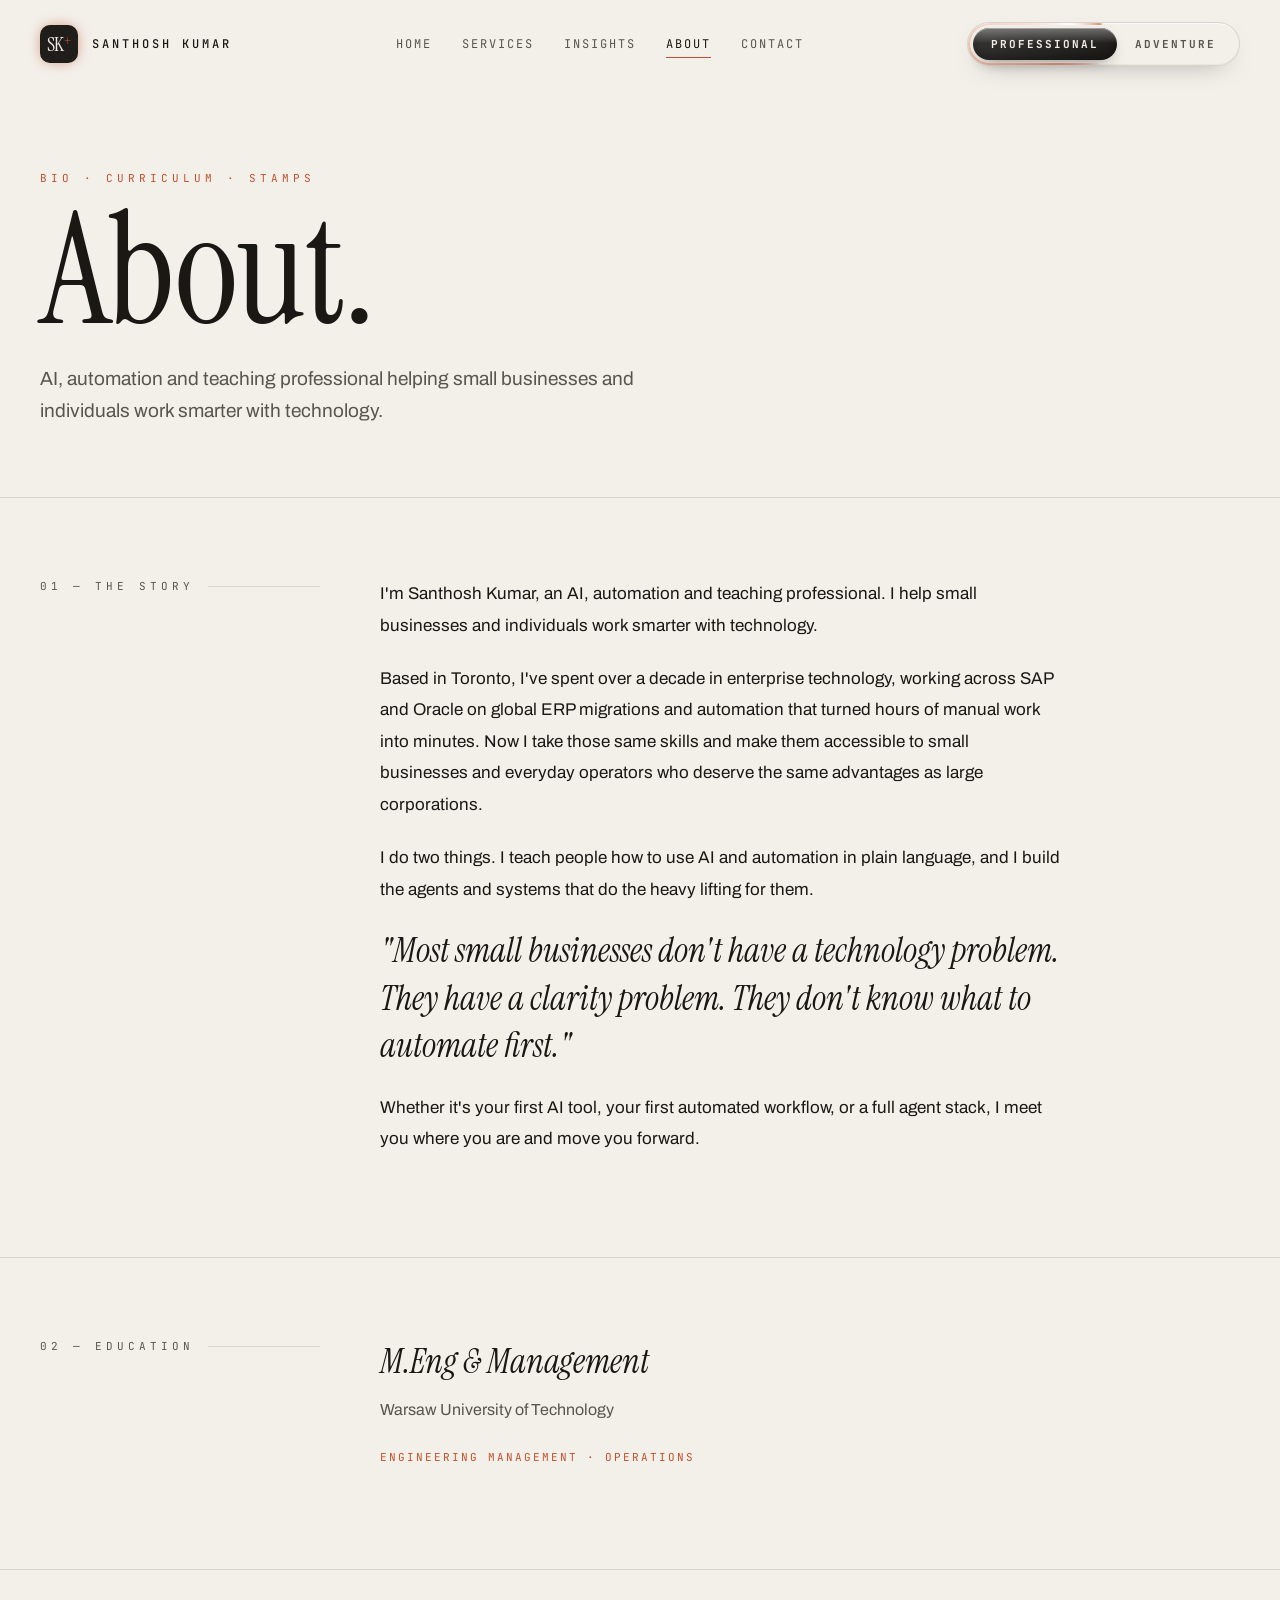
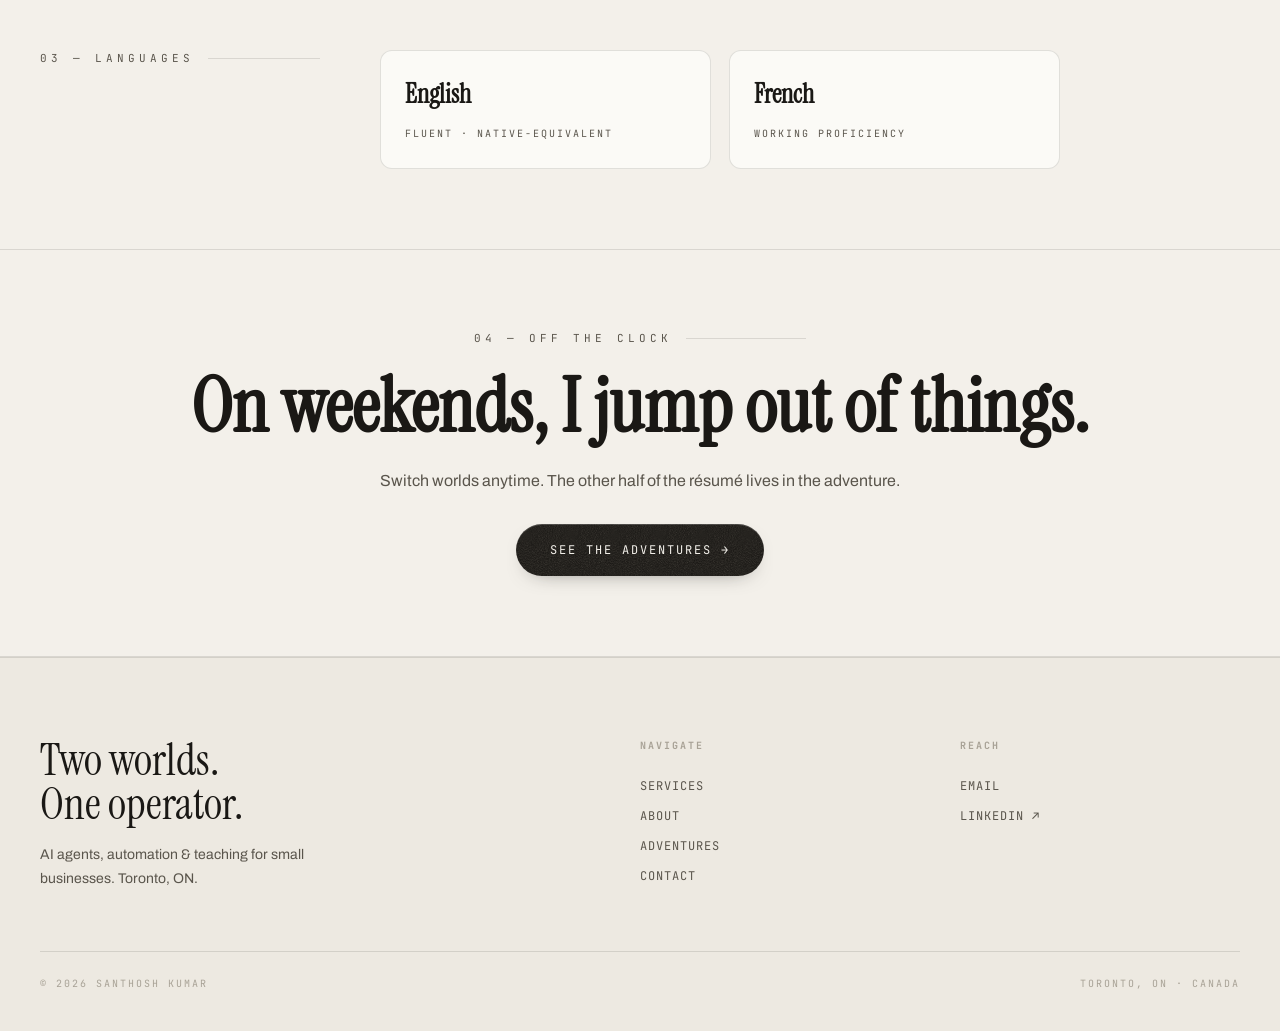
==== commit 82ab87a2: "Remove phone number + rebuild mobile hero (stacked layout)" ====
--- a/about.html
+++ b/about.html
@@ -113,7 +113,6 @@
       <a href="adventures.html">Adventures</a><a href="contact.html">Contact</a></div>
     <div class="foot-col"><h4>Reach</h4>
       <a href="mailto:mr.santhosh.ceo@gmail.com">Email</a>
-      <a href="tel:+14374402605">+1 (437) 440-2605</a>
       <a href="https://www.linkedin.com/in/santhosh-kumar-pmp" target="_blank" rel="noopener">LinkedIn ↗</a></div>
   </div>
   <div class="foot-bottom"><span>© 2026 Santhosh Kumar</span><span>Toronto, ON · Canada</span></div>
--- a/styles.css
+++ b/styles.css
@@ -24,6 +24,20 @@
 /* ════════ RESET ════════ */
 *,*::before,*::after{margin:0;padding:0;box-sizing:border-box}
 html{scroll-behavior:smooth;-webkit-font-smoothing:antialiased}
+/* smooth cross-page transitions (Chromium; degrades to instant nav elsewhere) */
+@view-transition{navigation:auto}
+@media(prefers-reduced-motion:no-preference){
+  ::view-transition-old(root){animation:vtOut .35s var(--easeio) both}
+  ::view-transition-new(root){animation:vtIn .45s var(--easeio) both}
+}
+@keyframes vtOut{to{opacity:0;transform:translateY(-8px)}}
+@keyframes vtIn{from{opacity:0;transform:translateY(10px)}}
+#nav{view-transition-name:siteNav}
+/* Lenis smooth-scroll helpers */
+html.lenis,html.lenis body{height:auto}
+.lenis.lenis-smooth{scroll-behavior:auto!important}
+.lenis.lenis-smooth [data-lenis-prevent]{overscroll-behavior:contain}
+.lenis.lenis-stopped{overflow:hidden}
 body{
   background:var(--bg);color:var(--ink);font-family:var(--sf);
   font-weight:400;line-height:1.5;overflow-x:hidden;cursor:none;
@@ -174,7 +188,7 @@
 @media(max-width:980px){.hero-photo.pro{background-size:auto 64%;background-position:right bottom;
   -webkit-mask-image:linear-gradient(115deg,transparent 4%,#000 40%);
   mask-image:linear-gradient(115deg,transparent 4%,#000 40%)}}
-@media(max-width:600px){.hero-photo.pro{background-size:auto 48%;opacity:.45}}
+@media(max-width:600px){.hero-photo.pro{opacity:1}}
 .hero-photo.adv{display:none;background-image:linear-gradient(0deg,rgba(22,17,11,.7),rgba(22,17,11,.15)),
   url('adv-hero.jpg'),url('https://images.unsplash.com/photo-1521336575822-6da63fb45455?q=80&w=1500&auto=format&fit=crop')}
 body.adv .hero-photo.pro{display:none}
@@ -378,6 +392,10 @@
 body.adv .f-btn{background:var(--accent);color:#16130F}
 .f-btn:hover{transform:translateY(-3px);
   box-shadow:0 18px 42px -16px color-mix(in srgb,var(--accent) 78%,transparent),inset 0 1px 0 rgba(255,255,255,.22)}
+.cf-status{font-family:var(--mf);font-size:12px;letter-spacing:.3px;margin-top:4px;min-height:1em;transition:color .3s}
+.cf-status.ok{color:var(--accent)}
+.cf-status.err{color:#b3402a}
+body.adv .cf-status.err{color:#e8895f}
 .contact-info h3{font-family:var(--df);font-size:clamp(30px,4vw,52px);line-height:1.02;margin-bottom:18px}
 body.adv .contact-info h3{font-family:var(--anton);text-transform:uppercase}
 .contact-info p{color:var(--soft);font-size:16px;line-height:1.7;margin-bottom:30px;max-width:420px}
@@ -594,20 +612,48 @@
 .mw.active{background:var(--ink);color:var(--bg);border-color:var(--ink)}
 body.adv .mw.active{background:var(--accent);color:#0d0d0f;border-color:var(--accent)}
 
-/* ── HERO TEXT LEGIBILITY OVER PHOTO (mobile) ── */
+/* ════════════ MOBILE HERO — STACKED MAGAZINE LAYOUT ════════════
+   On phones the desktop "name-left / photo-right" overlap collapses,
+   so we switch to a clean vertical stack: framed portrait → name →
+   tagline. Nothing overlaps the face; all text sits on the paper. */
 @media(max-width:640px){
   .toggle{display:none}
   .mmenu-world{display:flex}
-  /* stronger light scrim so dark text reads over the portrait */
-  .hero-photo.pro{background-image:
-    linear-gradient(180deg,rgba(243,240,234,.35) 0%,rgba(243,240,234,0) 30%,rgba(243,240,234,.55) 78%,var(--bg) 100%),
-    var(--hero-img)}
-  body.adv .hero-photo.adv{background-image:
-    linear-gradient(180deg,rgba(22,17,11,.45),rgba(22,17,11,.1) 35%,rgba(22,17,11,.85)),
-    url('adv-hero.jpg'),url('https://images.unsplash.com/photo-1521336575822-6da63fb45455?q=80&w=1500&auto=format&fit=crop')}
-  .hero-kicker,.hero-eyebrow{text-shadow:0 1px 14px rgba(243,240,234,.85)}
-  .hero-tag{text-shadow:0 1px 16px rgba(243,240,234,.8)}
-  body.adv .hero-kicker,body.adv .hero-eyebrow,body.adv .hero-tag{text-shadow:0 1px 16px rgba(22,17,11,.7)}
+
+  /* hero flows top-to-bottom instead of full-screen overlap */
+  #hero{min-height:auto;display:block;padding:92px 22px 44px;overflow:visible}
+  /* desktop-only decorative layers off on phones */
+  #hero .hero-gl,#hero .hero-aurora,#hero .hero-spot,#hero .hero-grain{display:none}
+
+  /* portrait becomes a contained, framed card at the top of the stack */
+  .hero-photo.pro{position:relative;inset:auto;width:100%;height:auto;aspect-ratio:4/5;
+    margin:0 0 28px;border-radius:20px;overflow:hidden;
+    background-color:#ece7dd;
+    background-image:var(--hero-img),
+      radial-gradient(115% 85% at 50% 6%,color-mix(in srgb,var(--accent) 18%,transparent),transparent 62%);
+    background-repeat:no-repeat,no-repeat;
+    background-position:center top,center;
+    background-size:cover,cover;
+    -webkit-mask-image:none;mask-image:none;filter:grayscale(.02);
+    box-shadow:0 26px 60px -30px rgba(26,24,21,.55);animation:none}
+  body.adv .hero-photo.adv{position:relative;inset:auto;width:100%;height:auto;aspect-ratio:4/5;
+    margin:0 0 28px;border-radius:20px;overflow:hidden;animation:none;
+    background-image:linear-gradient(180deg,rgba(22,17,11,.25),rgba(22,17,11,.05) 40%,rgba(22,17,11,.55)),
+      url('adv-hero.jpg'),url('https://images.unsplash.com/photo-1521336575822-6da63fb45455?q=80&w=1500&auto=format&fit=crop');
+    background-size:cover;background-position:center;
+    box-shadow:0 26px 60px -30px rgba(0,0,0,.6)}
+
+  /* text stack under the portrait */
+  .hero-inner{min-height:auto;display:block}
+  .hero-name{font-size:clamp(42px,12.5vw,66px);line-height:.9;margin-bottom:20px}
+  .hero-name .l2{margin-left:0}
+  .hero-free{font-size:clamp(42px,12.5vw,66px);margin-bottom:20px}
+  .hero-foot{flex-direction:column;align-items:flex-start;gap:20px;margin-top:4px}
+  .hero-tagwrap{max-width:none}
+  .hero-kicker{margin-bottom:12px;text-shadow:none}
+  .hero-tag{font-size:18px;line-height:1.45;text-shadow:none}
+  .hero-meta{text-align:left;align-items:flex-start;gap:12px}
+  .other-half,.hero-free .sub{text-shadow:none}
 }
 
 /* ════════════════════════════════════════════════════════════════
